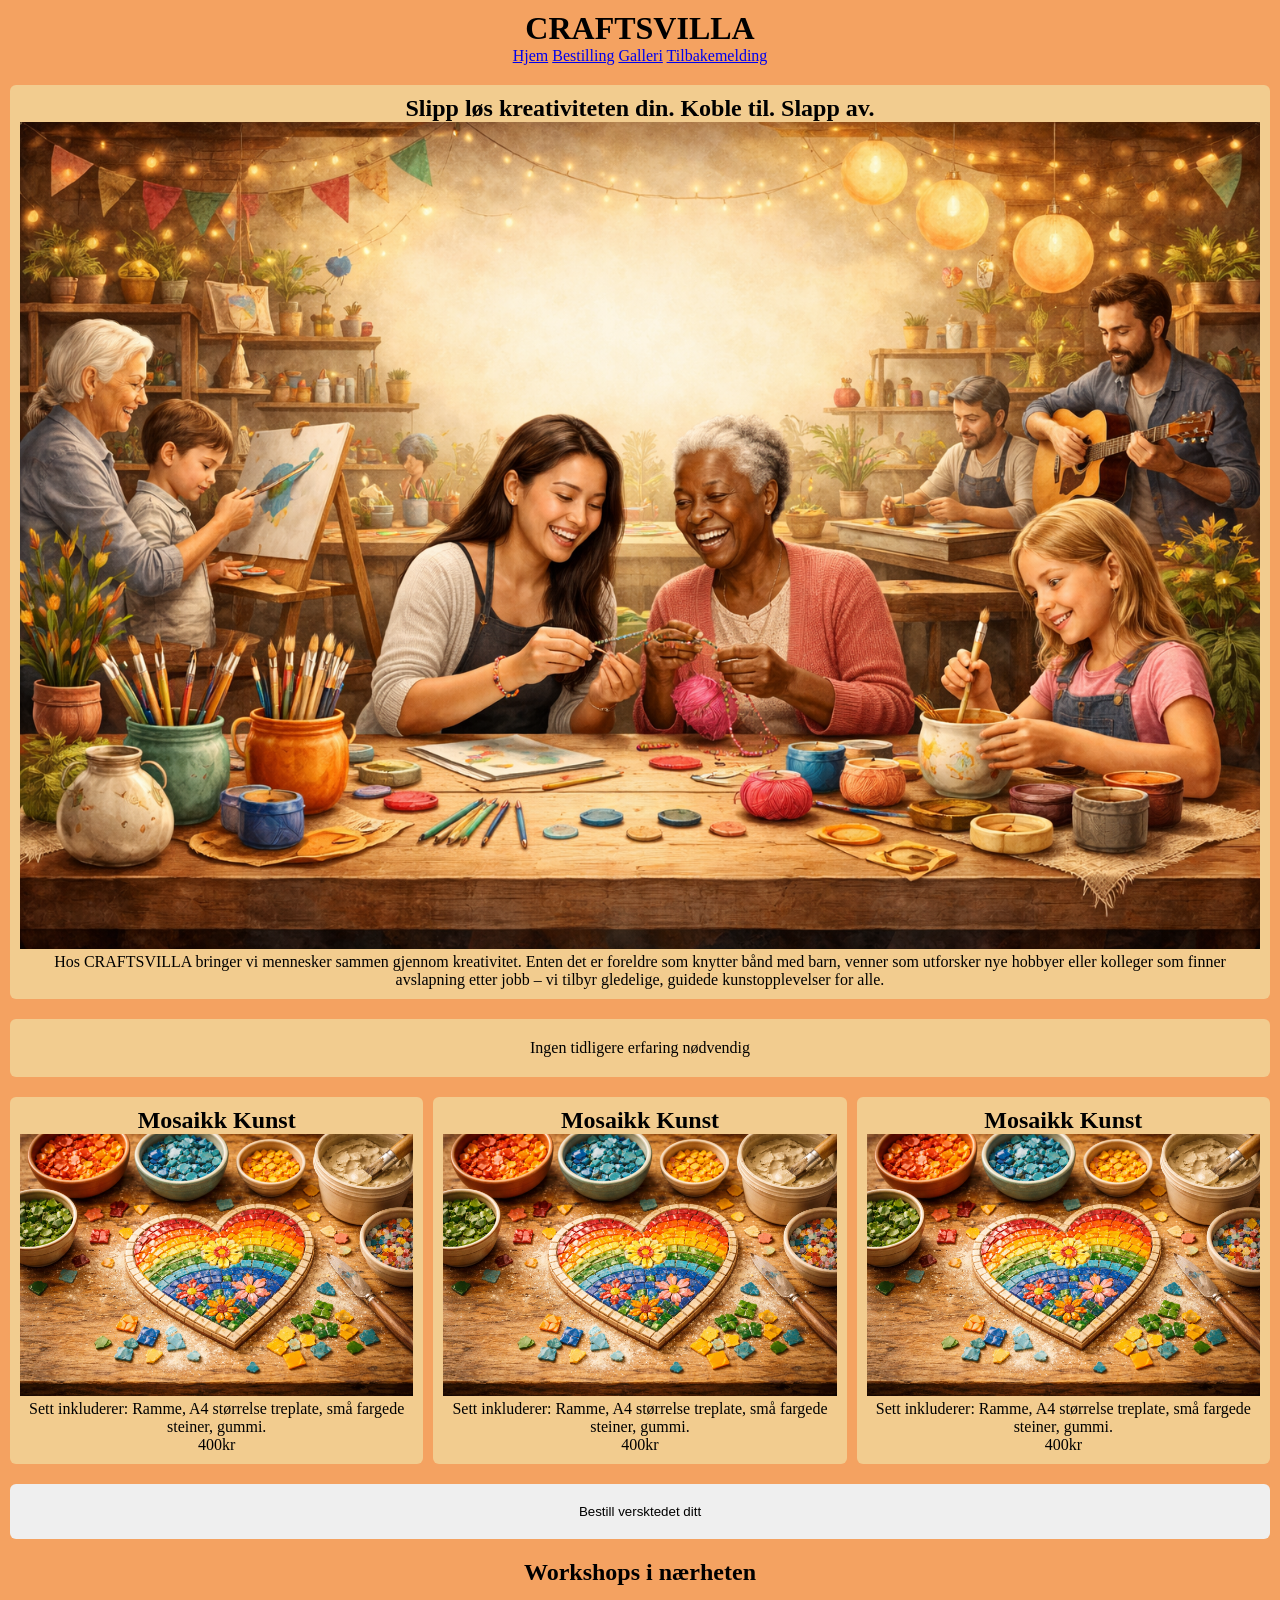
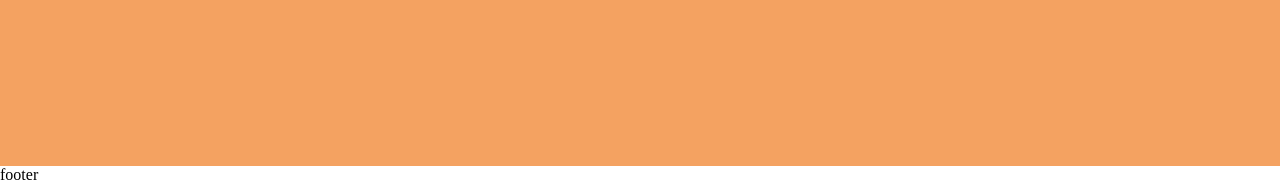
==== index.html @ fcde2a41 "styling" ====
<!DOCTYPE html>
<html lang="en">
<head>
    <meta charset="UTF-8">
    <meta name="viewport" content="width=device-width, initial-scale=1.0">
    <title>Document</title>
    <script src="./app.js"></script>
    <link rel="stylesheet" href="./style.css">
</head>
<body>

    <div class="container">
        <header id="header">
            <h1>CRAFTSVILLA</h1>
            <nav>
                <a href="index">Hjem</a>
                <a href="ordering">Bestilling</a>
                <a href="#galleri">Galleri</a>
                <a href="#feedback">Tilbakemelding</a>
            </nav>
        </header>
    
        <main>
            <section id="hero">
                <div class="banner">
                    <figure>
                        <figcaption>
                            <h2>Slipp løs kreativiteten din. Koble til. Slapp av.</h2>
                        </figcaption>
                        <img class="banner-img" src="./images/banner.png">
                    </figure>
                    <p>Hos CRAFTSVILLA bringer vi mennesker sammen gjennom kreativitet. Enten det er foreldre som knytter bånd med barn, venner som utforsker nye hobbyer eller kolleger som finner avslapning etter jobb – vi tilbyr gledelige, guidede kunstopplevelser for alle.</p>
                </div>
                <div class="text-slide" id="text-slide">
                    <p>Ingen tidligere erfaring nødvendig</p>
                </div>
                <div class="information" id="information">
                    <div class="info-card">
                        <h2>Mosaikk Kunst</h2>
                        <img src="./images/mosaikk.png">
                        <p>Sett inkluderer: Ramme, A4 størrelse treplate, små fargede steiner, gummi.</p>
                        <p>400kr</p>
                    </div>
                    <div class="info-card">
                        <h2>Mosaikk Kunst</h2>
                        <img src="./images/mosaikk.png">
                        <p>Sett inkluderer: Ramme, A4 størrelse treplate, små fargede steiner, gummi.</p>
                        <p>400kr</p>
                    </div>
                    <div class="info-card">
                        <h2>Mosaikk Kunst</h2>
                        <img src="./images/mosaikk.png">
                        <p>Sett inkluderer: Ramme, A4 størrelse treplate, små fargede steiner, gummi.</p>
                        <p>400kr</p>
                    </div> 
                </div>
                <button>Bestill versktedet ditt</button>
            </section>
            <section id="ordering">
                <h2>Workshops i nærheten</h2>
                <iframe src="https://www.google.com/maps/embed?pb=!1m16!1m12!1m3!1d476632.8917587868!2d5.531032012206915!3d62.182964541840484!2m3!1f0!2f0!3f0!3m2!1i1024!2i768!4f13.1!2m1!1sBurger%20King!5e0!3m2!1sen!2sno!4v1773916485644!5m2!1sen!2sno"  style="border:0;" allowfullscreen="" loading="lazy" referrerpolicy="no-referrer-when-downgrade"></iframe>
            </section>
        </main>


        <footer>
            footer
        </footer>
    </div>

</body>
</html>
---- style.css ----
:root{
    --primary-color:#E07A5F;
    --secondary-color: #F2CC8F;
    --accent-color:#3D405B;
    --highlight-color: #F4A261;
    --bg-color:#FFF8F0;
    --text-color:#3A2E2A;
    overflow-x: hidden;
}

*{
    margin: 0;
    padding: 0;
    box-sizing: content-box;
    max-width: 100vw;
}



main{
    display: flex;
    flex:1;
    background-color: var(--highlight-color);
    flex-direction: column;
}



.container{
    display: flex;
    flex-direction: column;
    flex: 1;
    height: 100vh;
}


/* HEADER */
#header{
    text-align: center;
    /* margin-bottom: 20px; */
    padding: 10px;
    background-color: var(--highlight-color);
}

/* HERO */


section#hero{
    flex:1;
    display: flex;
    border-radius: 6px;
    flex-direction: column;
}
/* Give every closest child element margin */
section#hero > *, section#ordering > * {
    margin: 10px;
}

    /*  BANNER */
.banner{
    background-color: var(--secondary-color);
    border-radius: 6px;
    padding: 10px;
    text-align: center;
    /* margin: 10px; */
}
.banner-img{
    width: 100%;
}

    /*ANIMATED TEXT  */
    

.text-slide{
    background-color: var(--secondary-color);
    padding: 20px;
    border-radius: 6px;
    text-align: center;
}

 .text-slide p{
    overflow: hidden;
}


    /* Information */
.information{
    display: flex;
    flex-direction: column;
    gap: 10px;
    justify-content: space-around;
    align-items: center;
    /* height: auto; */
    margin-bottom: 20px;
}

.info-card{
    background-color: var(--secondary-color);
    padding: 10px;
    text-align: center;
    /* max-width: 300px; */
    /* height: auto; */
    border-radius: 6px;
}
.info-card img{
    width: 100%;
}


/* END HERO */




/* BESTILLING */

section#ordering{
    height: 100%;
    display: flex;
    text-align: center;
    flex:1;
    flex-direction: column;
}

#ordering .ordering-container{
    display: flex;
    flex-direction: column;
    background-color: var(--secondary-color);
    border-radius: 6px;
    padding: 10px;
}

#ordering select{
    /* height: 10px; */
}
#ordering iframe{
    /* height: inherit; */
    border-radius: 6px;
    margin-bottom: 10px;
    flex: 1;
}






button{
    border: 0;
    border-radius: 6px;
    padding: 20px;
}

button:hover{
    border-radius: 10px;
}


.text-animation{
    animation-duration: 1s;
    animation-name: slide-in;
    animation-fill-mode: forwards;
}

.text-animation-out{
    animation-duration: 1s;
    animation-name: slide-out;
    animation-fill-mode: forwards;
}


@keyframes slide-in {
    from{
        transform: translateX(150vw);
        opacity: 0;
    }
    to{
        transform: translateX(0);
        opacity: 1;
    }
}

@keyframes slide-out {
    from{
        transform: translateX(0);
        opacity: 1;
    }
    to{
        transform: translateX(-150vw);
        opacity: 0;
    }
}



@media (min-width:600px) {
    .information{
        flex-direction: row;
    }
}
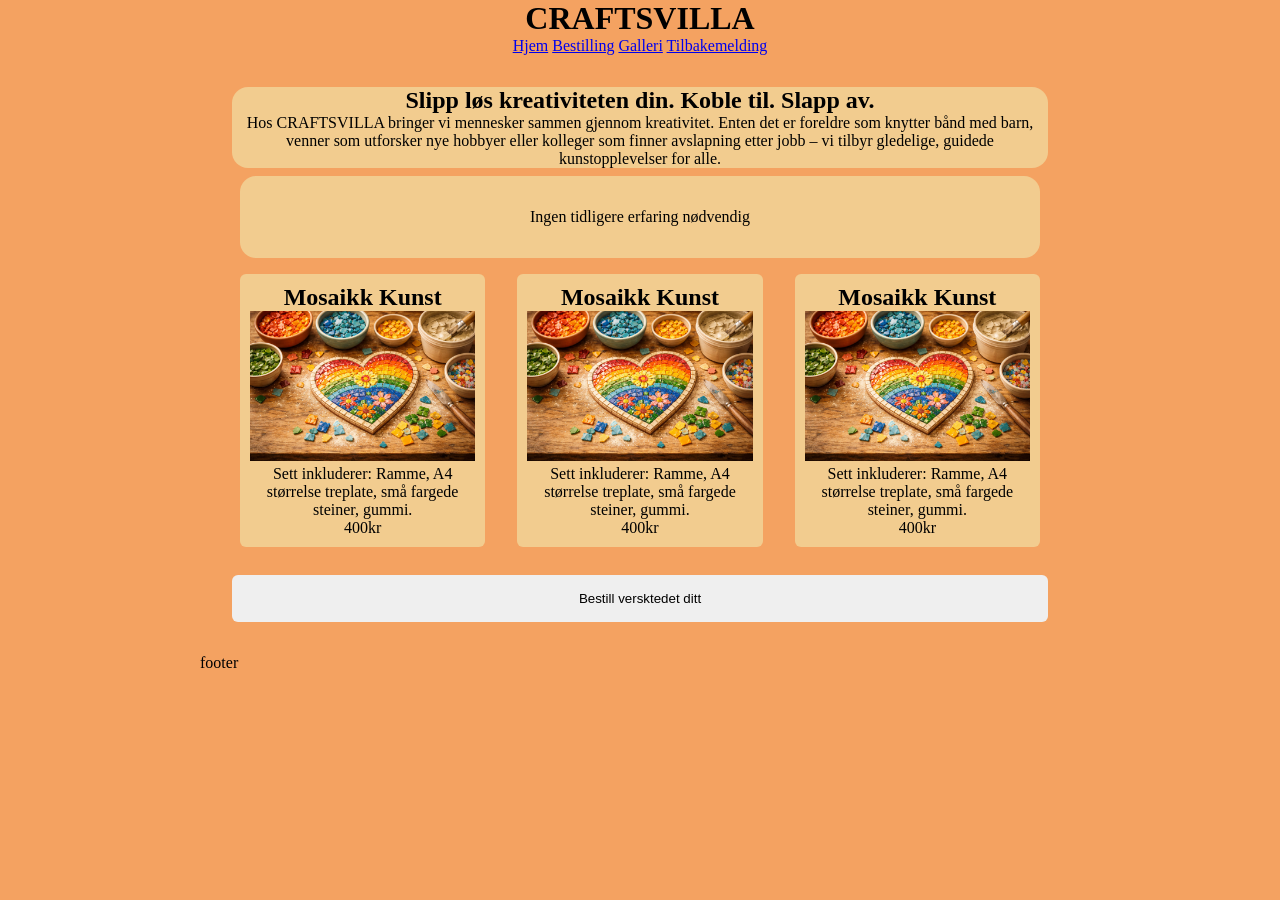
==== commit 34b2ff9e: "styling" ====
--- a/index.html
+++ b/index.html
@@ -9,7 +9,7 @@
 </head>
 <body>
 
-    <div class="container">
+    <div class="flex column">
         <header id="header">
             <h1>CRAFTSVILLA</h1>
             <nav>
@@ -20,45 +20,43 @@
             </nav>
         </header>
     
-        <main>
-            <section id="hero">
+        <main >
+            <section id="hero" class="column m-3">
                 <div class="banner">
                     <figure>
                         <figcaption>
                             <h2>Slipp løs kreativiteten din. Koble til. Slapp av.</h2>
                         </figcaption>
-                        <img class="banner-img" src="./images/banner.png">
+                        <!-- <img  src="./images/banner.png"> -->
                     </figure>
                     <p>Hos CRAFTSVILLA bringer vi mennesker sammen gjennom kreativitet. Enten det er foreldre som knytter bånd med barn, venner som utforsker nye hobbyer eller kolleger som finner avslapning etter jobb – vi tilbyr gledelige, guidede kunstopplevelser for alle.</p>
                 </div>
-                <div class="text-slide" id="text-slide">
+
+                <div class="text-slide p-3 mg-1" id="text-slide">
                     <p>Ingen tidligere erfaring nødvendig</p>
                 </div>
+
                 <div class="information" id="information">
-                    <div class="info-card">
+                    <div class="info-card mg-1">
                         <h2>Mosaikk Kunst</h2>
                         <img src="./images/mosaikk.png">
                         <p>Sett inkluderer: Ramme, A4 størrelse treplate, små fargede steiner, gummi.</p>
                         <p>400kr</p>
                     </div>
-                    <div class="info-card">
+                    <div class="info-card m-1">
                         <h2>Mosaikk Kunst</h2>
                         <img src="./images/mosaikk.png">
                         <p>Sett inkluderer: Ramme, A4 størrelse treplate, små fargede steiner, gummi.</p>
                         <p>400kr</p>
                     </div>
-                    <div class="info-card">
+                    <div class="info-card m-1">
                         <h2>Mosaikk Kunst</h2>
                         <img src="./images/mosaikk.png">
                         <p>Sett inkluderer: Ramme, A4 størrelse treplate, små fargede steiner, gummi.</p>
                         <p>400kr</p>
                     </div> 
                 </div>
-                <button>Bestill versktedet ditt</button>
-            </section>
-            <section id="ordering">
-                <h2>Workshops i nærheten</h2>
-                <iframe src="https://www.google.com/maps/embed?pb=!1m16!1m12!1m3!1d476632.8917587868!2d5.531032012206915!3d62.182964541840484!2m3!1f0!2f0!3f0!3m2!1i1024!2i768!4f13.1!2m1!1sBurger%20King!5e0!3m2!1sen!2sno!4v1773916485644!5m2!1sen!2sno"  style="border:0;" allowfullscreen="" loading="lazy" referrerpolicy="no-referrer-when-downgrade"></iframe>
+                <button id="bestill-btn" class="p-2">Bestill versktedet ditt</button>
             </section>
         </main>
 
--- a/style.css
+++ b/style.css
@@ -5,14 +5,51 @@
     --highlight-color: #F4A261;
     --bg-color:#FFF8F0;
     --text-color:#3A2E2A;
-    overflow-x: hidden;
-}
+    --level1:8px;
+    --level2:16px;
+    --level3:32px;
+    /* overflow-x: hidden; */
+}
+
+html, body{
+    height: auto;
+    min-height: 100%;
+}
+
+.bg-primary{ background-color: var(--primary-color); }
+.bg-secondary{ background-color: var(--secondary-color); }
+.bg-accent{ background-color: var(--accent-color); }
+.bg-highlight{ background-color: var(--highlight-color); }
+.bg-text-color{ background-color: var(--text-color); }
+
+.m-0,.mg-0,.margin-0{ margin:0; }
+.m-1,.mg-1,.margin-1{ margin: var(--level1); }
+.m-2,.mg-2,.margin-2{ margin: var(--level2); }
+.m-3,.mg-3,.margin-3{ margin: var(--level3); }
+
+.p-0,.pd-0,.padding-0{ padding: 0; }
+.p-1,.pd-1,.padding-1{ padding: var(--level1); }
+.p-2,.pd-2,.padding-2{ padding: var(--level2); }
+.p-3,.pd-3,.padding-3{ padding: var(--level3); }
+
+.row{ display: flex; flex-direction: row; }
+.column, .col{  display: flex;  flex-direction: column; }
+
+.flex-1{ flex: 1;}
+.flex-2{ flex: 2;}
+.flex-3{ flex: 3;}
+
+.h-100{ height: 100%;}
+.h-50{height: 50%;}
+.w-100{width: 100%;}
+.w-50{width: 50%;}
+.viewport-h{ height: 100vh; }
+.viewport-w { width: 100vw; }
 
 *{
     margin: 0;
     padding: 0;
-    box-sizing: content-box;
-    max-width: 100vw;
+    box-sizing: border-box;
 }
 
 
@@ -26,19 +63,10 @@
 
 
 
-.container{
-    display: flex;
-    flex-direction: column;
-    flex: 1;
-    height: 100vh;
-}
-
 
 /* HEADER */
 #header{
     text-align: center;
-    /* margin-bottom: 20px; */
-    padding: 10px;
     background-color: var(--highlight-color);
 }
 
@@ -48,33 +76,28 @@
 section#hero{
     flex:1;
     display: flex;
-    border-radius: 6px;
-    flex-direction: column;
-}
-/* Give every closest child element margin */
-section#hero > *, section#ordering > * {
-    margin: 10px;
-}
-
+    flex-direction: column;
+}
     /*  BANNER */
 .banner{
     background-color: var(--secondary-color);
-    border-radius: 6px;
-    padding: 10px;
-    text-align: center;
-    /* margin: 10px; */
-}
-.banner-img{
-    width: 100%;
+    border-radius: var(--level2);
+    /* padding: var(--level2); */
+    text-align: center;
 }
 
     /*ANIMATED TEXT  */
     
+.banner img{
+    /* width: 100%; */
+    object-fit:cover;
+    height: 200px;
+}
 
 .text-slide{
     background-color: var(--secondary-color);
-    padding: 20px;
-    border-radius: 6px;
+    /* padding: var(--level2); */
+    border-radius: var(--level2);
     text-align: center;
 }
 
@@ -87,9 +110,9 @@
 .information{
     display: flex;
     flex-direction: column;
-    gap: 10px;
+    gap: var(--level2);
     justify-content: space-around;
-    align-items: center;
+    /* align-items: center; */
     /* height: auto; */
     margin-bottom: 20px;
 }
@@ -130,9 +153,6 @@
     padding: 10px;
 }
 
-#ordering select{
-    /* height: 10px; */
-}
 #ordering iframe{
     /* height: inherit; */
     border-radius: 6px;
@@ -142,19 +162,46 @@
 
 
 
-
-
-
-button{
+.order-info{
+    justify-content: space-around;
+}
+
+
+.user-info{
+    align-items:center;
+    flex: 2;
+}
+
+
+
+.user-info-input{
+    width: 100%;
+    flex: 1;
+    /* width: auto ; */
+    display: flex;
+    justify-content: flex-start;
+    flex-direction: column;
+    /* margin: 6px; */
+    text-align: left;
+    /* line-height: 2rem; */
+    border-radius: 20px;
+}
+
+
+textarea{ resize: none;}
+
+
+button#bestill-btn {
     border: 0;
     border-radius: 6px;
-    padding: 20px;
-}
-
-button:hover{
+}
+
+button#bestill-btn:hover{
     border-radius: 10px;
 }
 
+
+/* Animations */
 
 .text-animation{
     animation-duration: 1s;
@@ -169,6 +216,7 @@
 }
 
 
+
 @keyframes slide-in {
     from{
         transform: translateX(150vw);
@@ -193,8 +241,16 @@
 
 
 
-@media (min-width:600px) {
+@media (min-width:800px) {
     .information{
         flex-direction: row;
     }
+
+
+
+    body{
+        background-color: var(--highlight-color);
+        margin: 0 200px;
+    }
+
 }
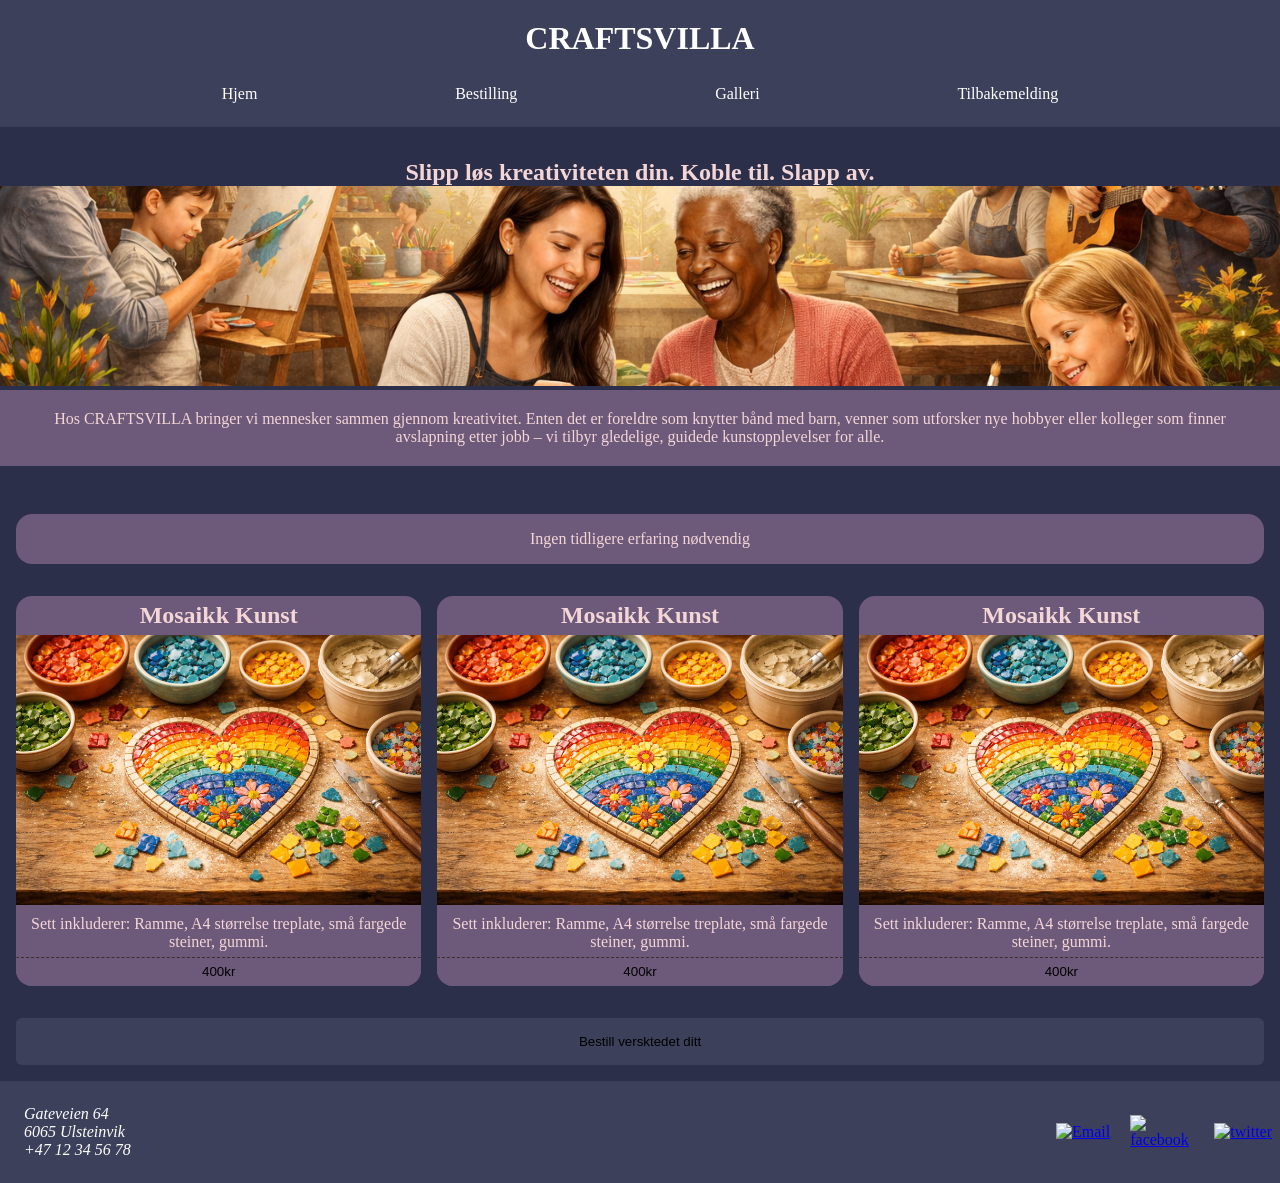
==== commit 16892659: "." ====
--- a/index.html
+++ b/index.html
@@ -9,60 +9,79 @@
 </head>
 <body>
 
-    <div class="flex column">
+    <div class="column">
         <header id="header">
             <h1>CRAFTSVILLA</h1>
-            <nav>
-                <a href="index">Hjem</a>
+            <nav id="nav-bar">
+                <!-- <a href="index">Hjem</a>
                 <a href="ordering">Bestilling</a>
                 <a href="#galleri">Galleri</a>
-                <a href="#feedback">Tilbakemelding</a>
+                <a href="#feedback">Tilbakemelding</a>   -->
             </nav>
         </header>
     
-        <main >
-            <section id="hero" class="column m-3">
+        <main>
+            <section id="hero" class="column">
                 <div class="banner">
                     <figure>
                         <figcaption>
                             <h2>Slipp løs kreativiteten din. Koble til. Slapp av.</h2>
                         </figcaption>
-                        <!-- <img  src="./images/banner.png"> -->
+                        <img  src="./images/banner.png">
                     </figure>
                     <p>Hos CRAFTSVILLA bringer vi mennesker sammen gjennom kreativitet. Enten det er foreldre som knytter bånd med barn, venner som utforsker nye hobbyer eller kolleger som finner avslapning etter jobb – vi tilbyr gledelige, guidede kunstopplevelser for alle.</p>
                 </div>
 
-                <div class="text-slide p-3 mg-1" id="text-slide">
+                <div class="text-slide p2" id="text-slide">
                     <p>Ingen tidligere erfaring nødvendig</p>
                 </div>
 
                 <div class="information" id="information">
-                    <div class="info-card mg-1">
+                    <div class="info-card">
                         <h2>Mosaikk Kunst</h2>
                         <img src="./images/mosaikk.png">
                         <p>Sett inkluderer: Ramme, A4 størrelse treplate, små fargede steiner, gummi.</p>
-                        <p>400kr</p>
+                        <button>400kr</button>
                     </div>
-                    <div class="info-card m-1">
+                    <div class="info-card">
                         <h2>Mosaikk Kunst</h2>
                         <img src="./images/mosaikk.png">
                         <p>Sett inkluderer: Ramme, A4 størrelse treplate, små fargede steiner, gummi.</p>
-                        <p>400kr</p>
+                        <button>400kr</button>
                     </div>
-                    <div class="info-card m-1">
+                    <div class="info-card">
                         <h2>Mosaikk Kunst</h2>
                         <img src="./images/mosaikk.png">
                         <p>Sett inkluderer: Ramme, A4 størrelse treplate, små fargede steiner, gummi.</p>
-                        <p>400kr</p>
+                        <button>400kr</button>
                     </div> 
                 </div>
-                <button id="bestill-btn" class="p-2">Bestill versktedet ditt</button>
+                <button id="bestill-btn" class="p2">Bestill versktedet ditt</button>
             </section>
         </main>
 
 
         <footer>
-            footer
+            <div class="contact">
+                <div class="col m3">
+                    <address>
+                        Gateveien 64<br>
+                        6065 Ulsteinvik<br>
+                        +47 12 34 56 78
+                    </address>
+                </div>
+            </div>
+            <div class="icon-row">
+                <a href="#">
+                    <img src="./images/icons/mail.png" alt="Email">
+                </a>
+                <a href="#">
+                    <img src="./images/icons/facebook.png" alt="facebook">
+                </a>
+                <a href="#">
+                    <img src="./images/icons/twitter.png" alt="twitter">
+                </a>
+            </div>
         </footer>
     </div>
 
--- a/style.css
+++ b/style.css
@@ -1,20 +1,23 @@
 :root{
     --primary-color:#E07A5F;
-    --secondary-color: #F2CC8F;
+    /* --secondary-color: #F2CC8F; */
+    --secondary-color: #6D597A;
     --accent-color:#3D405B;
-    --highlight-color: #F4A261;
+    --highlight-color:#2C2F4A;
+    /* --highlight-color: #F4A261; */
     --bg-color:#FFF8F0;
     --text-color:#3A2E2A;
     --level1:8px;
     --level2:16px;
     --level3:32px;
     /* overflow-x: hidden; */
-}
-
-html, body{
+    color: rgb(244, 214, 214);
+}
+
+/* html, body{
     height: auto;
     min-height: 100%;
-}
+} */
 
 .bg-primary{ background-color: var(--primary-color); }
 .bg-secondary{ background-color: var(--secondary-color); }
@@ -22,22 +25,24 @@
 .bg-highlight{ background-color: var(--highlight-color); }
 .bg-text-color{ background-color: var(--text-color); }
 
-.m-0,.mg-0,.margin-0{ margin:0; }
-.m-1,.mg-1,.margin-1{ margin: var(--level1); }
-.m-2,.mg-2,.margin-2{ margin: var(--level2); }
-.m-3,.mg-3,.margin-3{ margin: var(--level3); }
-
-.p-0,.pd-0,.padding-0{ padding: 0; }
-.p-1,.pd-1,.padding-1{ padding: var(--level1); }
-.p-2,.pd-2,.padding-2{ padding: var(--level2); }
-.p-3,.pd-3,.padding-3{ padding: var(--level3); }
-
-.row{ display: flex; flex-direction: row; }
-.column, .col{  display: flex;  flex-direction: column; }
-
-.flex-1{ flex: 1;}
-.flex-2{ flex: 2;}
-.flex-3{ flex: 3;}
+.grow{ flex-grow: 1;}
+
+.m0,.m-0,.mg-0,.margin-0{ margin:0; }
+.m1,.m-1,.mg-1,.margin-1{ margin: var(--level1); }
+.m2,.m-3,.mg-3,.margin-3{ margin: var(--level3); }
+.m3,.m-2,.mg-2,.margin-2{ margin: var(--level2); }
+
+.p0,.p-0,.pd-0,.padding-0{ padding: 0; }
+.p1,.p-1,.pd-1,.padding-1{ padding: var(--level1); }
+.p2,.p-2,.pd-2,.padding-2{ padding: var(--level2); }
+.p3,.p-3,.pd-3,.padding-3{ padding: var(--level3); }
+
+.row, .flex-row{ display: flex; flex-direction: row; }
+.column, .col, .flex-col, .flex-column{  display: flex;  flex-direction: column; }
+
+.border{
+    border: 1px solid black;
+}
 
 .h-100{ height: 100%;}
 .h-50{height: 50%;}
@@ -67,9 +72,26 @@
 /* HEADER */
 #header{
     text-align: center;
-    background-color: var(--highlight-color);
-}
-
+    background-color: var(--accent-color);
+    color: white;
+}
+#header h1{
+    margin: 20px;
+}
+
+
+#nav-bar{
+    display: flex;
+    justify-content: space-evenly;
+    padding: var(--level1);
+    margin: var(--level2);
+}
+
+
+#nav-bar a{
+    text-decoration: none;
+    color: white;
+}
 /* HERO */
 
 
@@ -77,26 +99,38 @@
     flex:1;
     display: flex;
     flex-direction: column;
+}
+
+/* give all children margin */
+section#hero > *{
+    margin: var(--level2);
+
 }
     /*  BANNER */
 .banner{
     background-color: var(--secondary-color);
     border-radius: var(--level2);
-    /* padding: var(--level2); */
-    text-align: center;
-}
-
-    /*ANIMATED TEXT  */
-    
+    text-align: center;
+    padding: var(--level2);
+}
+
+/* OVerride margins set in hero >* selector */
+section#hero .banner{
+    margin: var(--level2) 0;
+    width: 100%;
+    border-radius: 0;
+}
+
+
 .banner img{
-    /* width: 100%; */
+    width: 100%;
     object-fit:cover;
     height: 200px;
 }
 
+/*ANIMATED TEXT  */
 .text-slide{
     background-color: var(--secondary-color);
-    /* padding: var(--level2); */
     border-radius: var(--level2);
     text-align: center;
 }
@@ -112,21 +146,42 @@
     flex-direction: column;
     gap: var(--level2);
     justify-content: space-around;
-    /* align-items: center; */
-    /* height: auto; */
     margin-bottom: 20px;
+}
+
+.information > *{
+    border-radius: var(--level2);
 }
 
 .info-card{
     background-color: var(--secondary-color);
-    padding: 10px;
-    text-align: center;
-    /* max-width: 300px; */
-    /* height: auto; */
-    border-radius: 6px;
+    text-align: center;
+}
+
+.info-card > * {
+    padding: 6px;
+}
+
+
+.info-card button{
+    outline: 0;
+    border: 0;
+    border-radius: inherit;
+    width: 100%;
+    border: 1px solid transparent;
+    border-top: dashed 1px #3A2E2A;
+    border-top-left-radius: 0;
+    border-top-right-radius: 0;
+    background-color: inherit;
+}
+
+.info-card button:hover{
+    cursor:pointer;
+
 }
 .info-card img{
     width: 100%;
+    padding: 0;
 }
 
 
@@ -150,7 +205,6 @@
     flex-direction: column;
     background-color: var(--secondary-color);
     border-radius: 6px;
-    padding: 10px;
 }
 
 #ordering iframe{
@@ -172,8 +226,6 @@
     flex: 2;
 }
 
-
-
 .user-info-input{
     width: 100%;
     flex: 1;
@@ -194,13 +246,26 @@
 button#bestill-btn {
     border: 0;
     border-radius: 6px;
-}
-
-button#bestill-btn:hover{
+    background: var(--accent-color);
+}
+/* button#bestill-btn:hover{
     border-radius: 10px;
-}
-
-
+} */
+
+/* FEEDBACK */
+
+
+section#feedback{
+    text-align: center;
+}
+
+
+section#feedback form > *:not(button){
+    /* margin: 20px; */
+    padding: 20px 0px;    
+    text-align: left;
+
+}
 /* Animations */
 
 .text-animation{
@@ -216,6 +281,97 @@
 }
 
 
+/* gallery */
+
+section#gallery{
+    text-align: center;
+}
+
+.gallery-grid{
+    display: flex;
+    height: 100%;
+    /* flex-wrap:wrap; */
+    gap: 20px;
+    /* justify-content: center; */
+    margin: 20px;
+    overflow-x: scroll;
+    align-items: center;
+}
+
+.gallery-grid img{
+    max-width: 300px;
+    max-height: 300px;
+}
+
+footer{
+    height: auto;
+    display: flex;
+    flex-direction: row;
+    background-color: var(--accent-color);
+    padding: var(--level1);
+}
+
+footer .contact{
+    display: flex;
+    color: white;
+}
+footer .icon-row img{
+    width: auto;
+    max-width: 64px;
+}
+footer .icon-row{
+    display: flex;
+    gap: 20px;
+    flex:1;
+    justify-content: space-around;
+    align-items: center;
+}
+
+
+
+@media (min-width:800px) {
+    .information{
+        flex-direction: row;
+    }
+
+    .banner{
+        /* background-color: var(--secondary-color); */
+        background-color: transparent;
+        border-radius: var(--level2);
+        text-align: center;
+        padding: var(--level2) 0;
+    }
+
+    .banner p{
+        text-align: center;
+        width: 100%;
+        background-color: var(--secondary-color);
+        padding: 20px;
+
+    }
+    main{
+        width: 100%;
+    }
+    body{
+        background-color: var(--highlight-color);
+    }
+
+
+    footer .icon-row{
+        justify-content: flex-end;
+    }
+
+    footer .icon-row img{
+        width: 64px;
+    }
+
+    section#feedback{
+        margin: 0 auto;
+        max-width: 400px;
+        /* padding: 300px; */
+    }
+}
+
 
 @keyframes slide-in {
     from{
@@ -238,19 +394,3 @@
         opacity: 0;
     }
 }
-
-
-
-@media (min-width:800px) {
-    .information{
-        flex-direction: row;
-    }
-
-
-
-    body{
-        background-color: var(--highlight-color);
-        margin: 0 200px;
-    }
-
-}
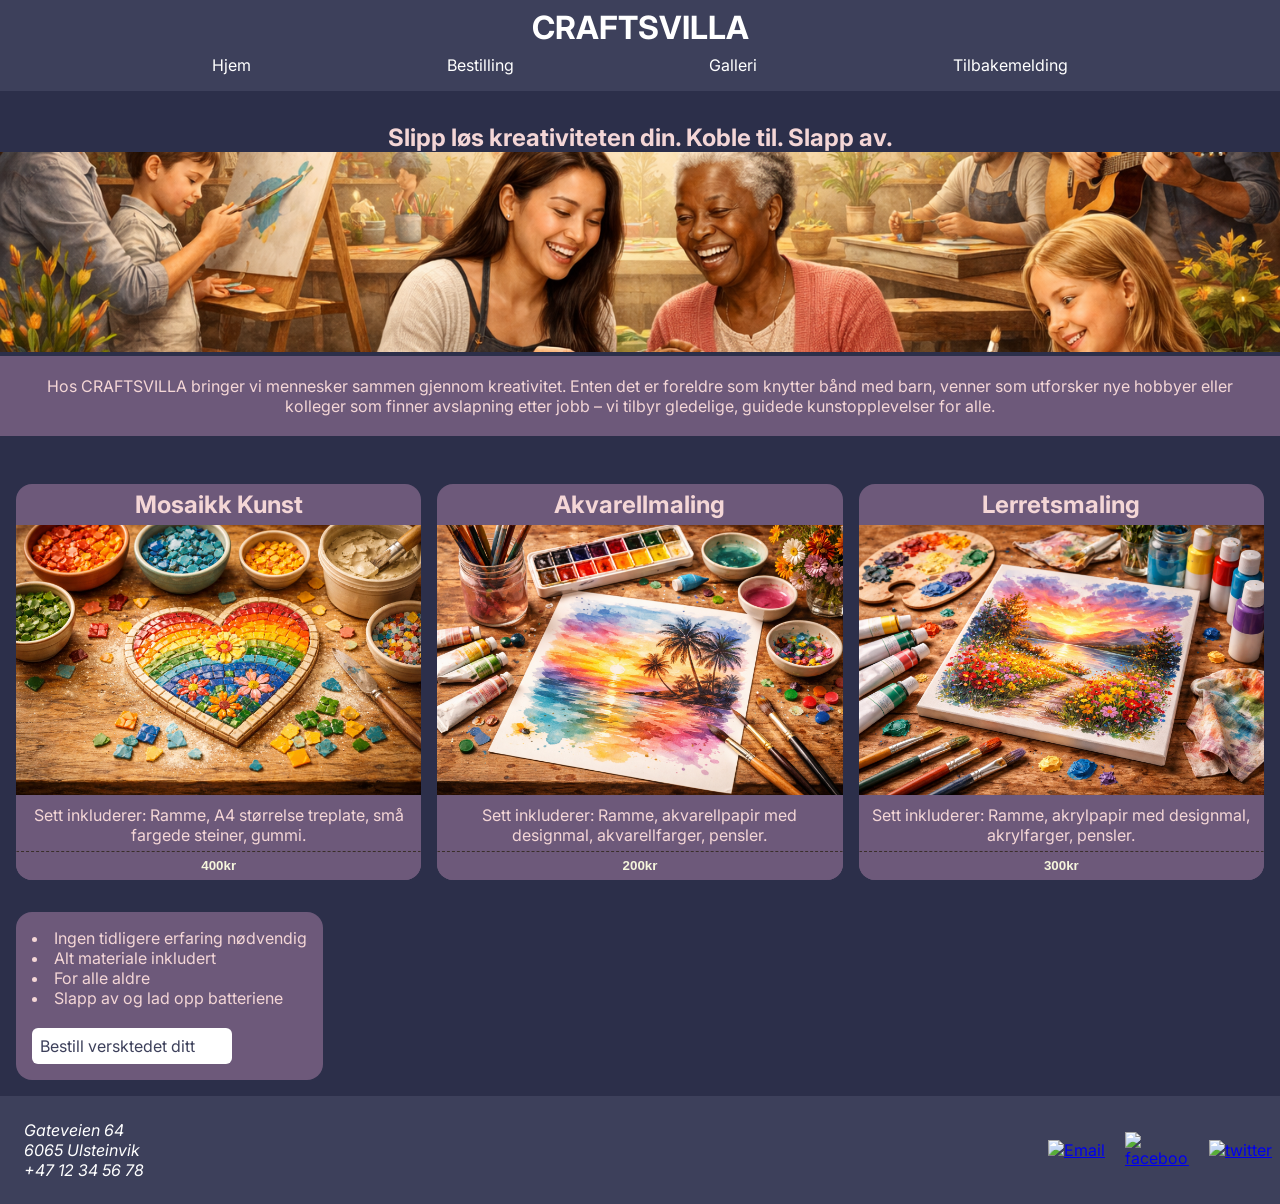
==== commit 36f1d511: "." ====
--- a/index.html
+++ b/index.html
@@ -4,21 +4,17 @@
     <meta charset="UTF-8">
     <meta name="viewport" content="width=device-width, initial-scale=1.0">
     <title>Document</title>
-    <script src="./app.js"></script>
-    <link rel="stylesheet" href="./style.css">
+    <script src="./src/app.js"></script>
+    <link rel="stylesheet" href="./styles/style.css">
 </head>
 <body>
+    <header id="header">
+        <h1>CRAFTSVILLA</h1>
+        <nav id="nav-bar">
+        </nav>
+    </header>
+    <div class="container">
 
-    <div class="column">
-        <header id="header">
-            <h1>CRAFTSVILLA</h1>
-            <nav id="nav-bar">
-                <!-- <a href="index">Hjem</a>
-                <a href="ordering">Bestilling</a>
-                <a href="#galleri">Galleri</a>
-                <a href="#feedback">Tilbakemelding</a>   -->
-            </nav>
-        </header>
     
         <main>
             <section id="hero" class="column">
@@ -32,10 +28,6 @@
                     <p>Hos CRAFTSVILLA bringer vi mennesker sammen gjennom kreativitet. Enten det er foreldre som knytter bånd med barn, venner som utforsker nye hobbyer eller kolleger som finner avslapning etter jobb – vi tilbyr gledelige, guidede kunstopplevelser for alle.</p>
                 </div>
 
-                <div class="text-slide p2" id="text-slide">
-                    <p>Ingen tidligere erfaring nødvendig</p>
-                </div>
-
                 <div class="information" id="information">
                     <div class="info-card">
                         <h2>Mosaikk Kunst</h2>
@@ -44,19 +36,32 @@
                         <button>400kr</button>
                     </div>
                     <div class="info-card">
-                        <h2>Mosaikk Kunst</h2>
-                        <img src="./images/mosaikk.png">
-                        <p>Sett inkluderer: Ramme, A4 størrelse treplate, små fargede steiner, gummi.</p>
-                        <button>400kr</button>
+                        <h2>Akvarellmaling</h2>
+                        <img src="./images/akvarell.png">
+                        <p>Sett inkluderer: Ramme, akvarellpapir med designmal, akvarellfarger, pensler.</p>
+                        <button>200kr</button>
                     </div>
                     <div class="info-card">
-                        <h2>Mosaikk Kunst</h2>
-                        <img src="./images/mosaikk.png">
-                        <p>Sett inkluderer: Ramme, A4 størrelse treplate, små fargede steiner, gummi.</p>
-                        <button>400kr</button>
+                        <h2>Lerretsmaling </h2>
+                        <img src="./images/Lerretsmaling.png">
+                        <p>Sett inkluderer: Ramme, akrylpapir med designmal, akrylfarger, pensler.</p>
+                        <button>300kr</button>
                     </div> 
                 </div>
-                <button id="bestill-btn" class="p2">Bestill versktedet ditt</button>
+
+
+
+                <div class="diverse-info">
+                    <ul>
+                        <li>Ingen tidligere erfaring nødvendig</li>
+                        <li>Alt materiale inkludert</li>
+                        <li>For alle aldre</li>
+                        <li>Slapp av og lad opp batteriene</li>
+                    </ul>
+                    <br>
+                    <a href="/ordering" id="bestill-btn" class="p1">Bestill versktedet ditt</a>
+                </div>
+
             </section>
         </main>
 
--- a/styles/style.css
+++ b/styles/style.css
@@ -0,0 +1,489 @@
+@import url('https://fonts.googleapis.com/css2?family=Inter:ital,opsz,wght@0,14..32,100..900;1,14..32,100..900&display=swap');
+:root{
+    --primary-color:#E07A5F;
+    --secondary-color: #6D597A;
+    --accent-color:#3D405B;
+    --highlight-color:#2C2F4A;
+    --bg-color:#FFF8F0;
+    --text-color:#3A2E2A;
+    --level1:8px;
+    --level2:16px;
+    --level3:32px;
+    color: rgb(244, 214, 214);
+    font-family: "Inter", sans-serif;
+    font-optical-sizing: auto;
+    font-weight: 400;
+    font-style: normal;
+}
+
+/* html, body{
+    height: auto;
+    min-height: 100%;
+} */
+
+.bg-primary{ background-color: var(--primary-color); }
+.bg-secondary{ background-color: var(--secondary-color); }
+.bg-accent{ background-color: var(--accent-color); }
+.bg-highlight{ background-color: var(--highlight-color); }
+.bg-text-color{ background-color: var(--text-color); }
+
+.grow{ flex-grow: 1;}
+
+.m0,.m-0,.mg-0,.margin-0{ margin:0; }
+.m1,.m-1,.mg-1,.margin-1{ margin: var(--level1); }
+.m2,.m-3,.mg-3,.margin-3{ margin: var(--level3); }
+.m3,.m-2,.mg-2,.margin-2{ margin: var(--level2); }
+
+.p0,.p-0,.pd-0,.padding-0{ padding: 0; }
+.p1,.p-1,.pd-1,.padding-1{ padding: var(--level1); }
+.p2,.p-2,.pd-2,.padding-2{ padding: var(--level2); }
+.p3,.p-3,.pd-3,.padding-3{ padding: var(--level3); }
+
+.row, .flex-row{ display: flex; flex-direction: row; }
+.column, .col, .flex-col, .flex-column{  display: flex;  flex-direction: column; }
+
+.border{  border: 1px solid black;}
+.rounded-border-0{ border-radius: 0;}
+.rounded-border-1{ border-radius: var(--level1);}
+.rounded-border-2{ border-radius: var(--level2);}
+.rounded-border-3{ border-radius: var(--level3);}
+.h-100{ height: 100%;}
+.h-50{height: 50%;}
+.w-100{width: 100%;}
+.w-50{width: 50%;}
+.viewport-h{ height: 100vh; }
+.viewport-w { width: 100vw; }
+
+*{
+    margin: 0;
+    padding: 0;
+    box-sizing: border-box;
+}
+
+
+li {
+    list-style-position: inside;
+}
+
+main{
+    display: flex;
+    flex:1;
+    background-color: var(--highlight-color);
+    flex-direction: column;
+}
+
+body{
+    min-height: 100vh;
+    display: flex;
+    flex-direction: column;
+}
+.container{
+    display: flex;
+    flex-direction: column;
+    flex-grow: 1;
+}
+
+/* HEADER */
+#header{
+    text-align: center;
+    background-color: var(--accent-color);
+    color: white;
+    padding: var(--level1);
+}
+#header h1{
+    margin:0 20px;
+}
+
+
+#nav-bar{
+    display: flex;
+    justify-content: space-evenly;
+    padding: var(--level1);
+}
+
+
+#nav-bar a{
+    text-decoration: none;
+    color: white;
+}
+/* HERO */
+
+
+section#hero{
+    flex:1;
+    display: flex;
+    flex-direction: column;
+}
+
+/* give all children margin */
+section#hero > *{
+    margin: var(--level2);
+
+}
+
+
+    /*  BANNER */
+.banner{
+    background-color: var(--secondary-color);
+    border-radius: var(--level2);
+    text-align: center;
+    padding: var(--level2);
+}
+
+/* OVerride margins set in hero >* selector */
+section#hero .banner{
+    margin: var(--level2) 0;
+    width: 100%;
+    border-radius: 0;
+}
+
+
+.banner img{
+    width: 100%;
+    object-fit:cover;
+    height: 200px;
+}
+
+/*ANIMATED TEXT  */
+.text-slide{
+    background-color: var(--secondary-color);
+    border-radius: var(--level2);
+    text-align: center;
+}
+
+ .text-slide p{
+    overflow: hidden;
+}
+
+
+    /* Information */
+.information{
+    display: flex;
+    flex-direction: column;
+    gap: var(--level2);
+    justify-content: space-around;
+    margin-bottom: 20px;
+}
+
+.information > *{
+    border-radius: var(--level2);
+}
+
+.info-card{
+    background-color: var(--secondary-color);
+    text-align: center;
+}
+
+.info-card > * {
+    padding: 6px;
+}
+
+
+.info-card button{
+    outline: 0;
+    border: 0;
+    border-radius: inherit;
+    width: 100%;
+    border: 1px solid transparent;
+    border-top: dashed 1px #3A2E2A;
+    border-top-left-radius: 0;
+    border-top-right-radius: 0;
+    background-color: inherit;
+    color:beige;
+    font-weight: 800;
+}
+
+.info-card button:hover{
+    cursor:pointer;
+
+}
+.info-card img{
+    width: 100%;
+    padding: 0;
+}
+
+
+
+/* END HERO */
+
+
+
+
+/* BESTILLING */
+
+section#ordering{
+    height: 100%;
+    display: flex;
+    text-align: center;
+    flex:1;
+    flex-direction: column;
+}
+
+#ordering .ordering-container{
+    display: flex;
+    flex-direction: column;
+    background-color: var(--secondary-color);
+    border-radius: 6px;
+}
+
+#ordering iframe{
+    /* height: inherit; */
+    border-radius: 6px;
+    margin-bottom: 10px;
+    flex: 1;
+}
+
+
+
+.order-info{
+    justify-content: space-around;
+}
+
+
+.user-info{
+    align-items:center;
+    flex: 2;
+}
+
+.user-info-input{
+    width: 100%;
+    flex: 1;
+    /* width: auto ; */
+    display: flex;
+    justify-content: flex-start;
+    flex-direction: column;
+    /* margin: 6px; */
+    text-align: left;
+    /* line-height: 2rem; */
+    border-radius: 20px;
+}
+
+
+textarea{ resize: none;}
+
+
+a#bestill-btn {
+    /* border: 1px solid gray; */
+    border-radius: 6px;
+    background: white;
+    max-width: 200px;
+    user-select: none;
+    cursor:pointer;
+    text-decoration: none;
+    /* color: whitesmoke; */
+    color: var(--accent-color);
+}
+
+a#bestill-btn:visited{
+    color: var(--highlight-color);
+}
+
+
+.diverse-info{
+    display: flex;
+    flex-direction: column;
+    background-color: var(--secondary-color);
+    border-radius: var(--level2);
+    padding: var(--level2);
+    /* width: fit-content; */
+    /* width: 50%; */
+}
+
+.diverse-info ul{
+    /* align-self: center; */
+}
+/* FEEDBACK */
+
+
+section#feedback{
+    text-align: center;
+}
+
+
+section#feedback form > *:not(button){
+    padding: 20px 0px;    
+    text-align: left;
+}
+
+
+.profil{
+    display: flex;
+    flex-direction: row;
+    align-items: center;
+    gap: 10px;
+    background-color:#3D405B;
+    border-radius: 6px;
+    padding: var(--level2);
+}
+
+.profil img{
+    border-radius: 100%;
+    max-width: 64px;
+    max-height: 64px;
+    height: 64px;
+    width: 64px;
+}
+section#feedback-list{
+    
+    overflow-y: scroll;
+    height: fit-content;
+    padding: 20px;
+    gap: 20px;
+    text-align: center;
+}
+
+section#feedback-list article{
+    background-color: var(--secondary-color);
+    border-radius: 6px;
+    text-align: left;
+    overflow-y: scroll;
+    height: 400px;
+    padding: 5px;
+    display: flex;
+    flex-direction: column;
+    /* width: 100vw; */
+}
+
+section#feedback-list article > img{
+    width: 300px;
+    margin: 20px;
+    align-self: center;
+    justify-self: center;
+}
+/* Animations */
+
+.text-animation{
+    animation-duration: 1s;
+    animation-name: slide-in;
+    animation-fill-mode: forwards;
+}
+
+.text-animation-out{
+    animation-duration: 1s;
+    animation-name: slide-out;
+    animation-fill-mode: forwards;
+}
+
+
+/* gallery */
+
+section#gallery{
+    text-align: center;
+    display: flex;
+    flex-direction: column;
+    flex:1;
+}
+
+.gallery-item{
+    cursor: grab;
+}
+.gallery-grid{
+    display: flex;
+    height: 100%;
+    gap: 20px;
+    margin: 20px;
+    overflow-x: scroll;
+    /* align-items: center; */
+}
+
+.gallery-grid img{
+    max-width: 300px;
+    max-height: 300px;
+}
+
+footer{
+    height: auto;
+    display: flex;
+    flex-direction: row;
+    background-color: var(--accent-color);
+    padding: var(--level1);
+
+}
+
+footer .contact{
+    display: flex;
+    color: white;
+}
+footer .icon-row img{
+    width: auto;
+    max-width: 64px;
+}
+footer .icon-row{
+    display: flex;
+    gap: 20px;
+    flex:1;
+    justify-content: space-around;
+    align-items: center;
+}
+
+
+
+@media (min-width:800px) {
+    .information{
+        flex-direction: row;
+    }
+
+    .banner{
+        /* background-color: var(--secondary-color); */
+        background-color: transparent;
+        border-radius: var(--level2);
+        text-align: center;
+        padding: var(--level2) 0;
+    }
+
+
+    
+    .diverse-info{
+        width: fit-content;
+    }
+
+
+    .banner p{
+        text-align: center;
+        width: 100%;
+        background-color: var(--secondary-color);
+        padding: 20px;
+
+    }
+
+    footer .icon-row{
+        justify-content: flex-end;
+    }
+
+    footer .icon-row img{
+        width: 64px;
+    }
+
+    section#feedback{
+        margin: 0 auto;
+        max-width: 400px;
+        /* padding: 300px; */
+    }
+
+    section#gallery{
+        height: 100vh;
+    }
+}
+
+
+@keyframes slide-in {
+    from{
+        transform: translateX(150vw);
+        opacity: 0;
+    }
+    to{
+        transform: translateX(0);
+        opacity: 1;
+    }
+}
+
+@keyframes slide-out {
+    from{
+        transform: translateX(0);
+        opacity: 1;
+    }
+    to{
+        transform: translateX(-150vw);
+        opacity: 0;
+    }
+}
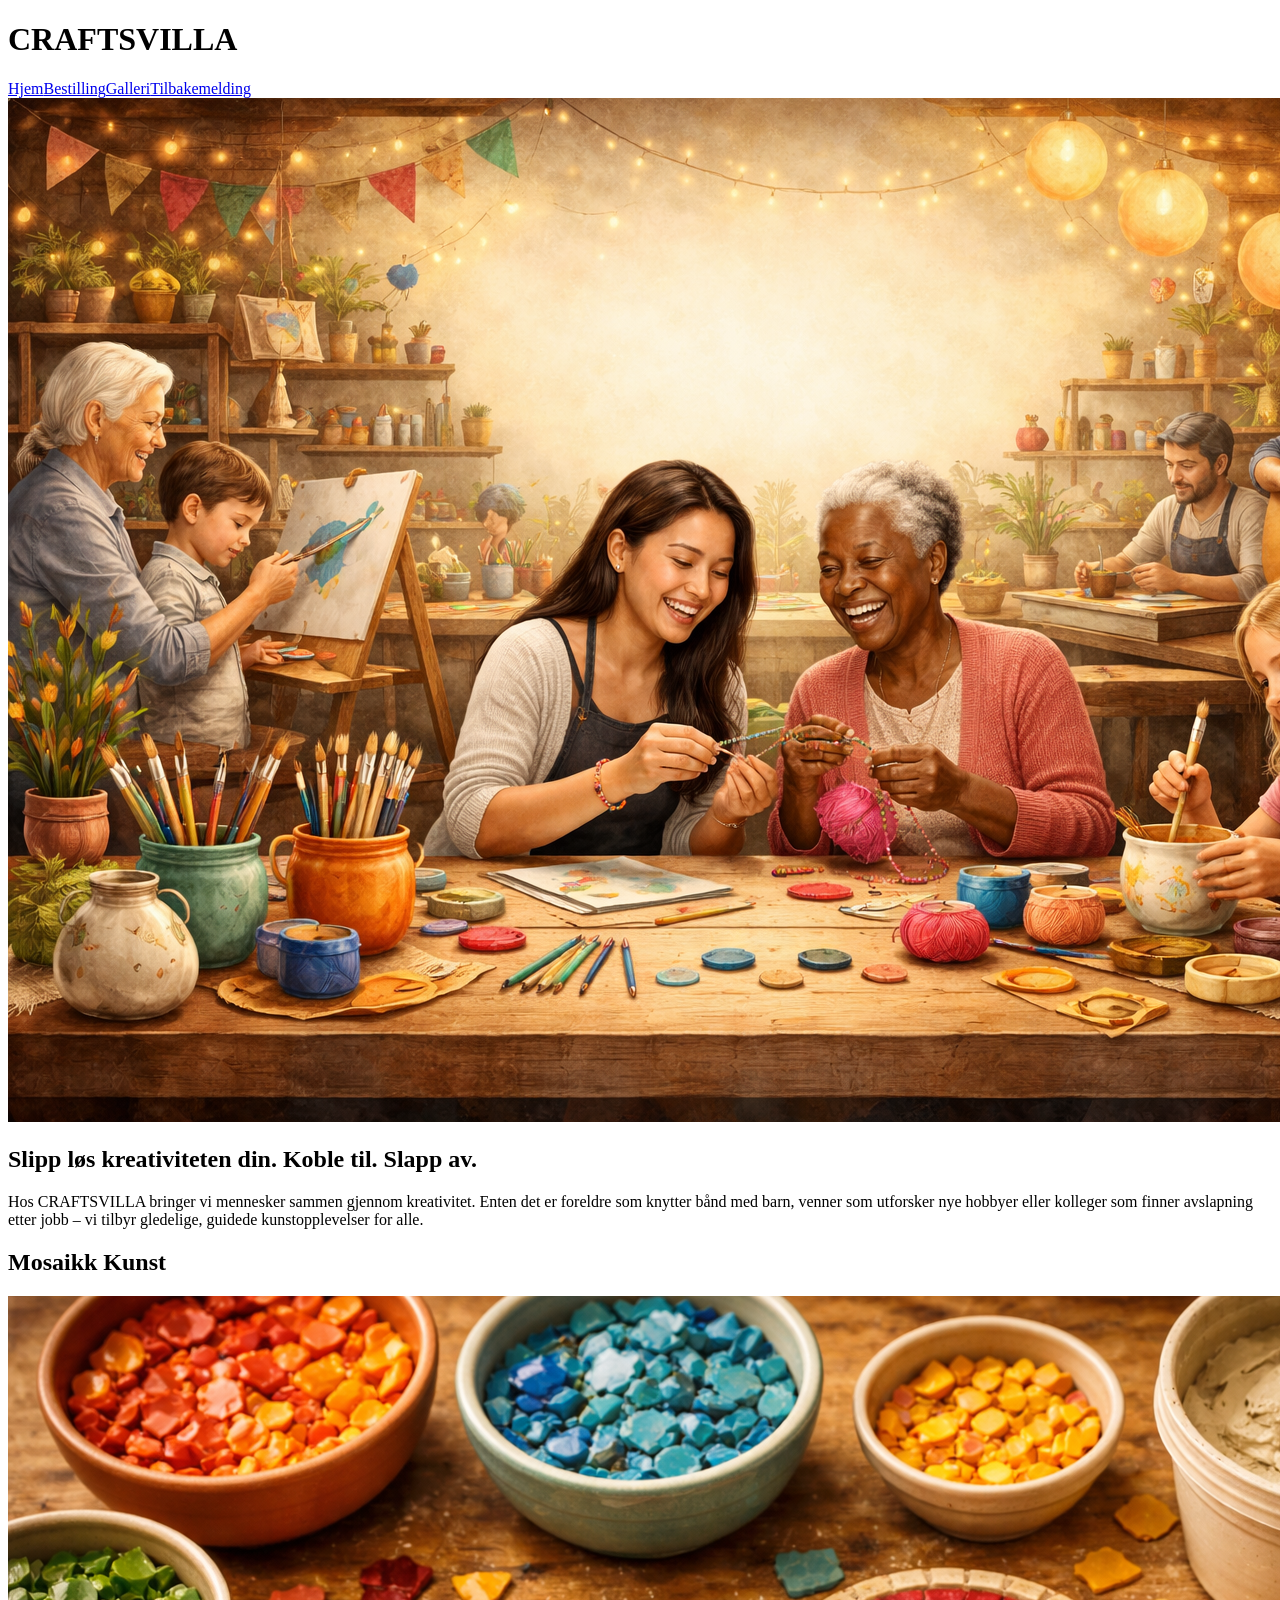
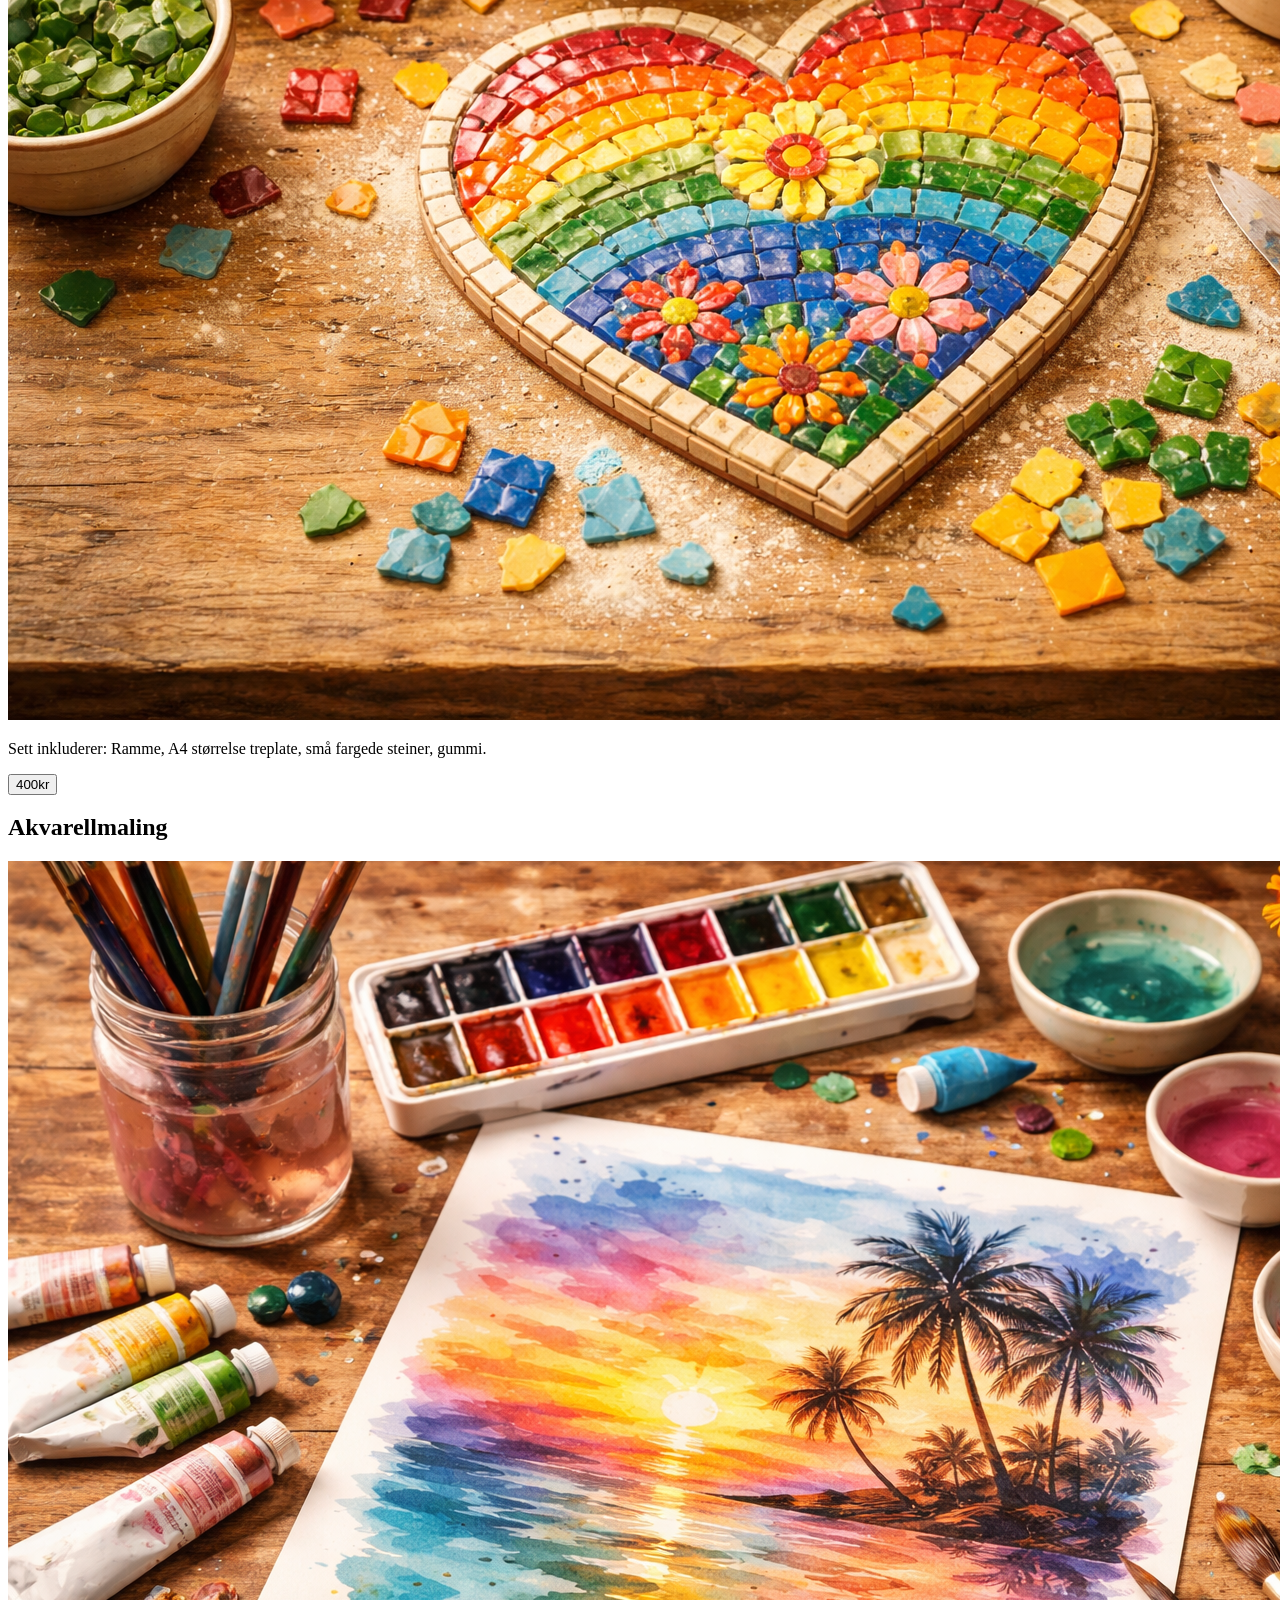
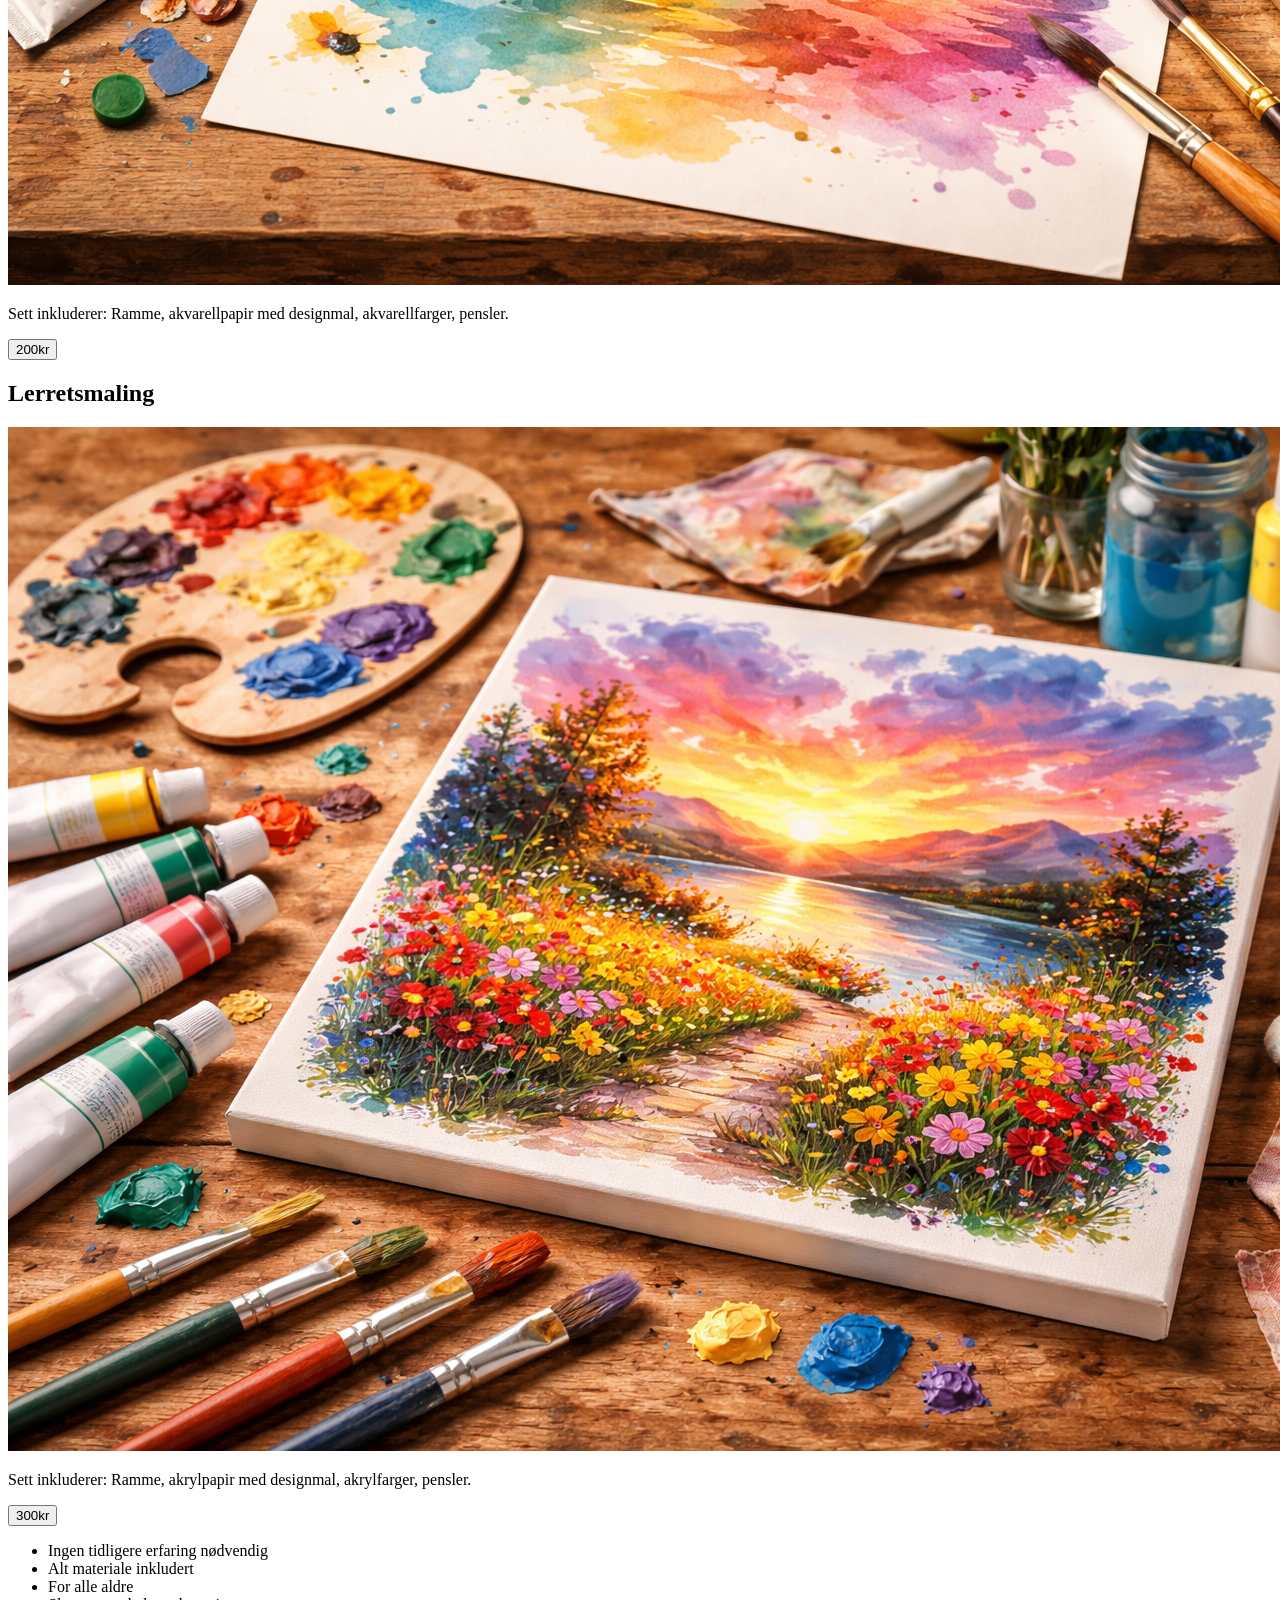
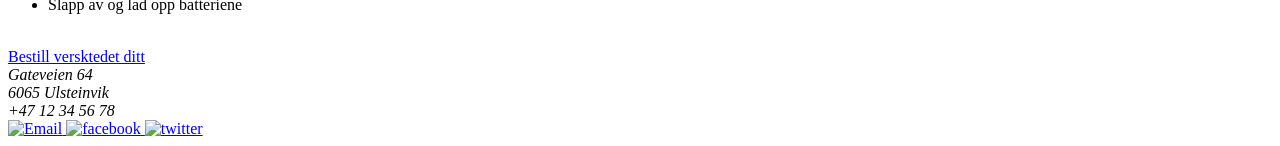
==== commit 5521a19d: "." ====
--- a/index.html
+++ b/index.html
@@ -5,7 +5,7 @@
     <meta name="viewport" content="width=device-width, initial-scale=1.0">
     <title>Document</title>
     <script src="./src/app.js"></script>
-    <link rel="stylesheet" href="./styles/style.css">
+    <link rel="stylesheet" href="./styles/newstyle.css">
 </head>
 <body>
     <header id="header">
@@ -13,82 +13,76 @@
         <nav id="nav-bar">
         </nav>
     </header>
-    <div class="container">
 
-    
-        <main>
-            <section id="hero" class="column">
-                <div class="banner">
-                    <figure>
-                        <figcaption>
-                            <h2>Slipp løs kreativiteten din. Koble til. Slapp av.</h2>
-                        </figcaption>
-                        <img  src="./images/banner.png">
-                    </figure>
+    <main class="container">
+        <section id="hero">
+            <div class="banner">
+                <img  src="./images/banner.png">
+                <div class="padding popout-border">
+                    <h2>Slipp løs kreativiteten din. Koble til. Slapp av.</h2>
                     <p>Hos CRAFTSVILLA bringer vi mennesker sammen gjennom kreativitet. Enten det er foreldre som knytter bånd med barn, venner som utforsker nye hobbyer eller kolleger som finner avslapning etter jobb – vi tilbyr gledelige, guidede kunstopplevelser for alle.</p>
                 </div>
+               
+            </div>
+        </section>
 
-                <div class="information" id="information">
-                    <div class="info-card">
-                        <h2>Mosaikk Kunst</h2>
-                        <img src="./images/mosaikk.png">
-                        <p>Sett inkluderer: Ramme, A4 størrelse treplate, små fargede steiner, gummi.</p>
-                        <button>400kr</button>
-                    </div>
-                    <div class="info-card">
-                        <h2>Akvarellmaling</h2>
-                        <img src="./images/akvarell.png">
-                        <p>Sett inkluderer: Ramme, akvarellpapir med designmal, akvarellfarger, pensler.</p>
-                        <button>200kr</button>
-                    </div>
-                    <div class="info-card">
-                        <h2>Lerretsmaling </h2>
-                        <img src="./images/Lerretsmaling.png">
-                        <p>Sett inkluderer: Ramme, akrylpapir med designmal, akrylfarger, pensler.</p>
-                        <button>300kr</button>
-                    </div> 
+        <section id="content">
+            <div class="information" id="information">
+                <div class="info-card">
+                    <h2>Mosaikk Kunst</h2>
+                    <img src="./images/mosaikk.png">
+                    <p>Sett inkluderer: Ramme, A4 størrelse treplate, små fargede steiner, gummi.</p>
+                    <button>400kr</button>
                 </div>
+                <div class="info-card">
+                    <h2>Akvarellmaling</h2>
+                    <img src="./images/akvarell.png">
+                    <p>Sett inkluderer: Ramme, akvarellpapir med designmal, akvarellfarger, pensler.</p>
+                    <button>200kr</button>
+                </div>
+                <div class="info-card">
+                    <h2>Lerretsmaling </h2>
+                    <img src="./images/Lerretsmaling.png">
+                    <p>Sett inkluderer: Ramme, akrylpapir med designmal, akrylfarger, pensler.</p>
+                    <button>300kr</button>
+                </div> 
+            </div>
 
 
 
-                <div class="diverse-info">
-                    <ul>
-                        <li>Ingen tidligere erfaring nødvendig</li>
-                        <li>Alt materiale inkludert</li>
-                        <li>For alle aldre</li>
-                        <li>Slapp av og lad opp batteriene</li>
-                    </ul>
-                    <br>
-                    <a href="/ordering" id="bestill-btn" class="p1">Bestill versktedet ditt</a>
-                </div>
+            <div class="diverse-info padding popout-border">
+                <ul>
+                    <li>Ingen tidligere erfaring nødvendig</li>
+                    <li>Alt materiale inkludert</li>
+                    <li>For alle aldre</li>
+                    <li>Slapp av og lad opp batteriene</li>
+                </ul>
+                <br>
+                <a href="/ordering" id="bestill-btn" class="p1">Bestill versktedet ditt</a>
+            </div>
 
-            </section>
-        </main>
+        </section>
+    </main>
 
-
-        <footer>
-            <div class="contact">
-                <div class="col m3">
-                    <address>
-                        Gateveien 64<br>
-                        6065 Ulsteinvik<br>
-                        +47 12 34 56 78
-                    </address>
-                </div>
-            </div>
-            <div class="icon-row">
-                <a href="#">
-                    <img src="./images/icons/mail.png" alt="Email">
-                </a>
-                <a href="#">
-                    <img src="./images/icons/facebook.png" alt="facebook">
-                </a>
-                <a href="#">
-                    <img src="./images/icons/twitter.png" alt="twitter">
-                </a>
-            </div>
-        </footer>
-    </div>
-
+    <footer clas>
+        <div class="contact ">
+            <address>
+                Gateveien 64<br>
+                6065 Ulsteinvik<br>
+                +47 12 34 56 78
+            </address>
+        </div>
+        <div class="icon-row">
+            <a class="footer-button" href="#">
+                <img  src="./images/icons/mail.png" alt="Email">
+            </a>
+            <a href="#">
+                <img class="footer-button" src="./images/icons/facebook.png" alt="facebook">
+            </a>
+            <a href="#">
+                <img class="footer-button" src="./images/icons/twitter.png" alt="twitter">
+            </a>
+        </div>
+    </footer>
 </body>
 </html>
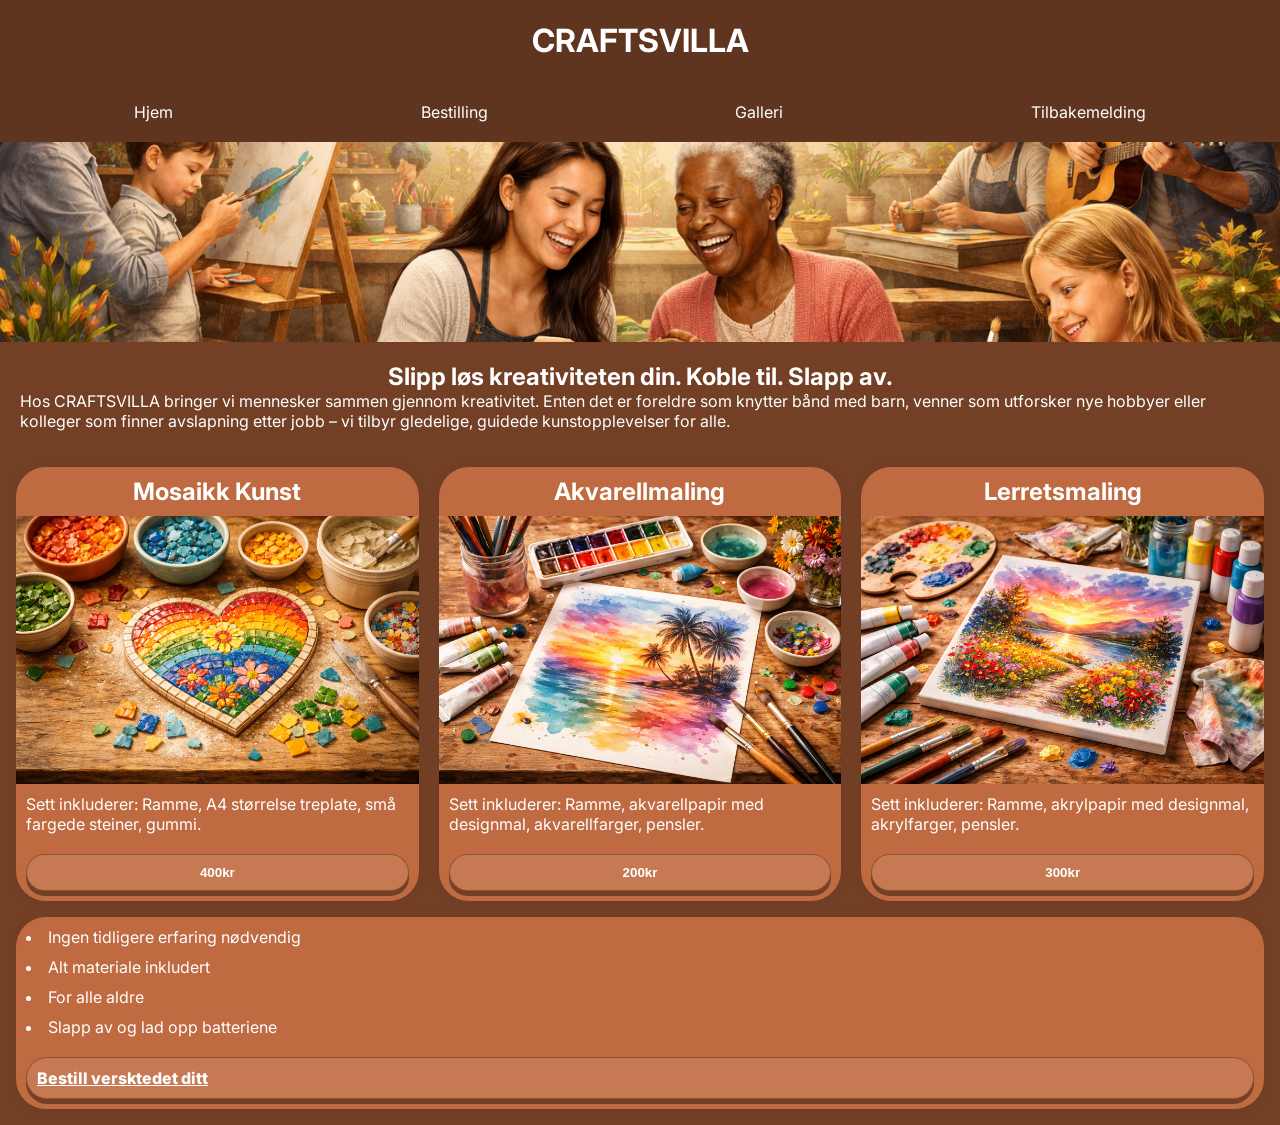
==== commit f0eaaa3d: "." ====
--- a/index.html
+++ b/index.html
@@ -5,10 +5,11 @@
     <meta name="viewport" content="width=device-width, initial-scale=1.0">
     <title>Document</title>
     <script src="./src/app.js"></script>
-    <link rel="stylesheet" href="./styles/newstyle.css">
+    <link rel="stylesheet" href="./styles/style.css">   
 </head>
 <body>
-    <header id="header">
+
+    <header>
         <h1>CRAFTSVILLA</h1>
         <nav id="nav-bar">
         </nav>
@@ -18,71 +19,52 @@
         <section id="hero">
             <div class="banner">
                 <img  src="./images/banner.png">
-                <div class="padding popout-border">
+                <div>
                     <h2>Slipp løs kreativiteten din. Koble til. Slapp av.</h2>
                     <p>Hos CRAFTSVILLA bringer vi mennesker sammen gjennom kreativitet. Enten det er foreldre som knytter bånd med barn, venner som utforsker nye hobbyer eller kolleger som finner avslapning etter jobb – vi tilbyr gledelige, guidede kunstopplevelser for alle.</p>
                 </div>
                
             </div>
         </section>
-
         <section id="content">
             <div class="information" id="information">
-                <div class="info-card">
-                    <h2>Mosaikk Kunst</h2>
-                    <img src="./images/mosaikk.png">
-                    <p>Sett inkluderer: Ramme, A4 størrelse treplate, små fargede steiner, gummi.</p>
-                    <button>400kr</button>
+                
+                <div class="info-grid">
+                    <div class="info-card">
+                        <h2>Mosaikk Kunst</h2>
+                        <img src="./images/mosaikk.png">
+                        <p>Sett inkluderer: Ramme, A4 størrelse treplate, små fargede steiner, gummi.</p>
+                        <button>400kr</button>
+                    </div>
+                    <div class="info-card">
+                        <h2>Akvarellmaling</h2>
+                        <img src="./images/akvarell.png">
+                        <p>Sett inkluderer: Ramme, akvarellpapir med designmal, akvarellfarger, pensler.</p>
+                        <button>200kr</button>
+                    </div>
+                    <div class="info-card">
+                        <h2>Lerretsmaling </h2>
+                        <img src="./images/Lerretsmaling.png">
+                        <p>Sett inkluderer: Ramme, akrylpapir med designmal, akrylfarger, pensler.</p>
+                        <button>300kr</button>
+                    </div> 
                 </div>
-                <div class="info-card">
-                    <h2>Akvarellmaling</h2>
-                    <img src="./images/akvarell.png">
-                    <p>Sett inkluderer: Ramme, akvarellpapir med designmal, akvarellfarger, pensler.</p>
-                    <button>200kr</button>
-                </div>
-                <div class="info-card">
-                    <h2>Lerretsmaling </h2>
-                    <img src="./images/Lerretsmaling.png">
-                    <p>Sett inkluderer: Ramme, akrylpapir med designmal, akrylfarger, pensler.</p>
-                    <button>300kr</button>
-                </div> 
+
             </div>
 
 
 
-            <div class="diverse-info padding popout-border">
+            <div class="info-card">
                 <ul>
                     <li>Ingen tidligere erfaring nødvendig</li>
                     <li>Alt materiale inkludert</li>
                     <li>For alle aldre</li>
                     <li>Slapp av og lad opp batteriene</li>
                 </ul>
-                <br>
-                <a href="/ordering" id="bestill-btn" class="p1">Bestill versktedet ditt</a>
+                <a class="a-button" href="/ordering" id="bestill-btn">Bestill versktedet ditt</a>
             </div>
 
         </section>
     </main>
-
-    <footer clas>
-        <div class="contact ">
-            <address>
-                Gateveien 64<br>
-                6065 Ulsteinvik<br>
-                +47 12 34 56 78
-            </address>
-        </div>
-        <div class="icon-row">
-            <a class="footer-button" href="#">
-                <img  src="./images/icons/mail.png" alt="Email">
-            </a>
-            <a href="#">
-                <img class="footer-button" src="./images/icons/facebook.png" alt="facebook">
-            </a>
-            <a href="#">
-                <img class="footer-button" src="./images/icons/twitter.png" alt="twitter">
-            </a>
-        </div>
-    </footer>
 </body>
 </html>
--- a/styles/style.css
+++ b/styles/style.css
@@ -0,0 +1,298 @@
+@import url('https://fonts.googleapis.com/css2?family=Inter:ital,opsz,wght@0,14..32,100..900;1,14..32,100..900&display=swap');
+
+:root{
+    /* COLOR THEME BY AI */
+    --bg-main: hsl(20, 50%, 30%);      /* dark wood background */
+    --bg-secondary: hsl(20, 50%, 40%); /* tavern walls */
+    --card-bg: hsl(20, 50%, 50%);      /* panels/sections */
+    --accent: hsl(41, 56%, 51%);       /* gold (buttons, highlights) */
+    --accent-soft: hsl(43, 68%, 69%);  /* lighter gold */
+    --text-main: hsl(40, 69%, 87%);    /* warm readable text */
+    --text-muted: hsl(34, 44%, 69%);   /* softer text */
+    --shadow-color: hsl(20, 50%, 10%);
+    font-family: "Inter", sans-serif;
+    font-optical-sizing: auto;
+    font-weight: 400;
+    font-style: normal;
+}
+
+
+*:not(h1){
+    box-sizing: border-box;
+    margin: 0;
+    padding: 0;
+    color: white;
+}
+
+html, body{
+    display: flex;
+    flex-direction: column;
+    background: var(--bg-main);
+    height: 100%;
+}
+
+main{
+    display: flex;
+    flex-direction: column;
+    flex:1;
+}
+header {
+    text-align: center;
+    background-color: hsl(from var(--bg-main) h s clamp(0, calc(l - 5), 100));
+}
+
+
+img{
+    max-width: 100%;
+    height: auto;
+}
+
+
+/* NAV-BAR */
+#nav-bar{   
+    display: flex;
+    justify-content: space-around;
+    flex: 1 1 auto;
+    /* gap: 16px; */
+    padding: 10px;
+}
+
+
+#nav-bar a{
+    padding: 10px 10px;
+    text-decoration: none;
+}
+
+#nav-bar a:hover{
+    border-radius: 10px;
+    color: var(--accent);
+    /* box-shadow: 0px 2px 5px var(--shadow-color); */
+}
+
+
+footer{
+    display: flex;
+    flex-direction: row;
+    max-height: 100px;
+}
+
+footer address ul{
+    list-style-type: none;
+}
+
+.icon-row{
+    flex-grow: 1;
+    display: flex;
+    justify-content: flex-end;
+    align-items: flex-end;
+}
+
+.icon-row img{
+    max-width: 32px;
+    max-height: 32px;
+}
+
+.container{
+    display: flex;
+    flex-direction: column;
+    flex: 1;
+}
+
+section#hero{
+    display: flex;
+    flex-direction: column;
+}
+
+section#hero .banner{
+    display: flex;
+    flex-direction: column;
+}
+
+
+
+
+section#hero .banner > *:not(img){
+    margin: 20px;
+}
+section#hero .banner img{
+    object-fit:cover;
+    height: 200px;
+}
+
+section#hero .banner h2{
+    text-align: center;
+    /* position: relative; */
+    /* margin: 20px; */
+}
+
+
+section#content{
+    display: flex;
+    flex-direction: column;
+    margin: 16px;
+    gap: 16px;
+}
+
+section#content .information{
+    display:flex;
+    flex-direction: column;
+    gap: 10px;
+    justify-self: center;
+    align-self: center;
+}
+
+ul{
+    list-style: inside;
+}
+
+.info-grid{
+    display: grid;
+    grid-template-columns: repeat(1, 1fr);
+    gap: 20px;
+}
+
+.info-card{
+    display: flex;
+    flex-direction: column;
+    /* border: 2px solid var(--accent-color); */
+    background-color: var(--card-bg);
+    box-shadow: 0 1px 10px hsla(0, 0%, 20%,.1);
+    border-radius: 30px;
+    corner-shape: squircle;
+}
+
+.info-card h2{
+    text-align: center;
+}
+.info-card > *:not(img){
+    padding: 10px;
+}
+
+.info-card button, .a-button{
+    background-color: hsl(from var(--bg-main) h s clamp(0, calc(l + 25), 100));
+    box-shadow: 0 5px 5px var(--bg-main);
+    color: white;
+    font-weight: 800;
+    border-radius: 30px;
+    corner-shape: squircle;
+    margin: 10px;
+
+    box-shadow: 0 5px 0px var(--bg-main);
+    border-style: inset;
+    border: 1px solid hsla(0, 0%, 0%, .3);
+
+}
+.info-card button:hover, .a-button:hover{
+    box-shadow: 0 3px 0px var(--bg-main);
+    border-style: inset;
+    border: 1px solid hsla(0, 0%, 0%, .5);
+}
+
+.info-card button:active, .a-button:active{
+    border-style:inset;
+    box-shadow: 0 -1px 0 var(--bg-main);
+}
+
+.popout-border{
+    border: 2px solid var(--accent-color);
+    background-color: var(--secondary-color);
+    border-style: outset;
+    border-radius: 10px;
+}
+
+
+
+#ordering{
+    margin: 20px auto;
+}
+
+#feedback{
+    display: flex;
+    flex-direction: column;
+    background-color: var(--bg-secondary);
+    gap: 20px;
+    /* flex: 1; */
+    padding: 25px;
+}
+
+#feedback-list ul{
+    overflow-y: auto;
+    max-height: 200px;
+}
+
+li.feedback-card{
+    list-style-type: none;
+    background-color: var(--bg-secondary);
+    padding: 5px;
+}
+
+ul > *:not(:last-child){
+    margin-bottom: 10px;
+}
+#ordering form, #feedback form{
+    display: flex;
+    flex-direction: column;
+    gap: 10px;
+}
+
+
+#feedback h3{
+    max-width: 50ch;
+    font-size: 1rem;
+}
+
+.input-group{
+    display: flex;
+    flex-direction: column;
+    flex-grow: 1;
+}
+
+form select,.input-group input, textarea{
+    background-color: var(--bg-secondary);
+    box-shadow: 0 2px 2px var(--bg-secondary);
+    color: white;
+    border:0;
+    border-radius: 20px;
+    outline: 0;
+    corner-shape: squircle;
+    padding: 5px;
+}
+
+
+input[style="checkbox"]{
+    height: 20px;
+}
+select::placeholder,.input-group input::placeholder{
+    color: hsla(0, 0%, 100%, .4);
+}
+.info-card img{
+    max-width: 100%;
+    height: auto;
+}
+
+
+@media (min-width:800px) {
+    /* section#hero .banner img{
+        width: 100%;
+        object-fit:fill;
+        height: auto;
+        height: 200px;
+    } */
+
+    header > *:not(h1){
+        display: flex;
+        justify-content: center;
+    }
+
+    section#content .information{
+        display: flex;
+        flex-direction: row;
+    }
+    
+
+    .info-grid{
+        display: grid;
+        grid-template-columns: repeat(3, 1fr);
+        gap: 20px;
+    }
+}
